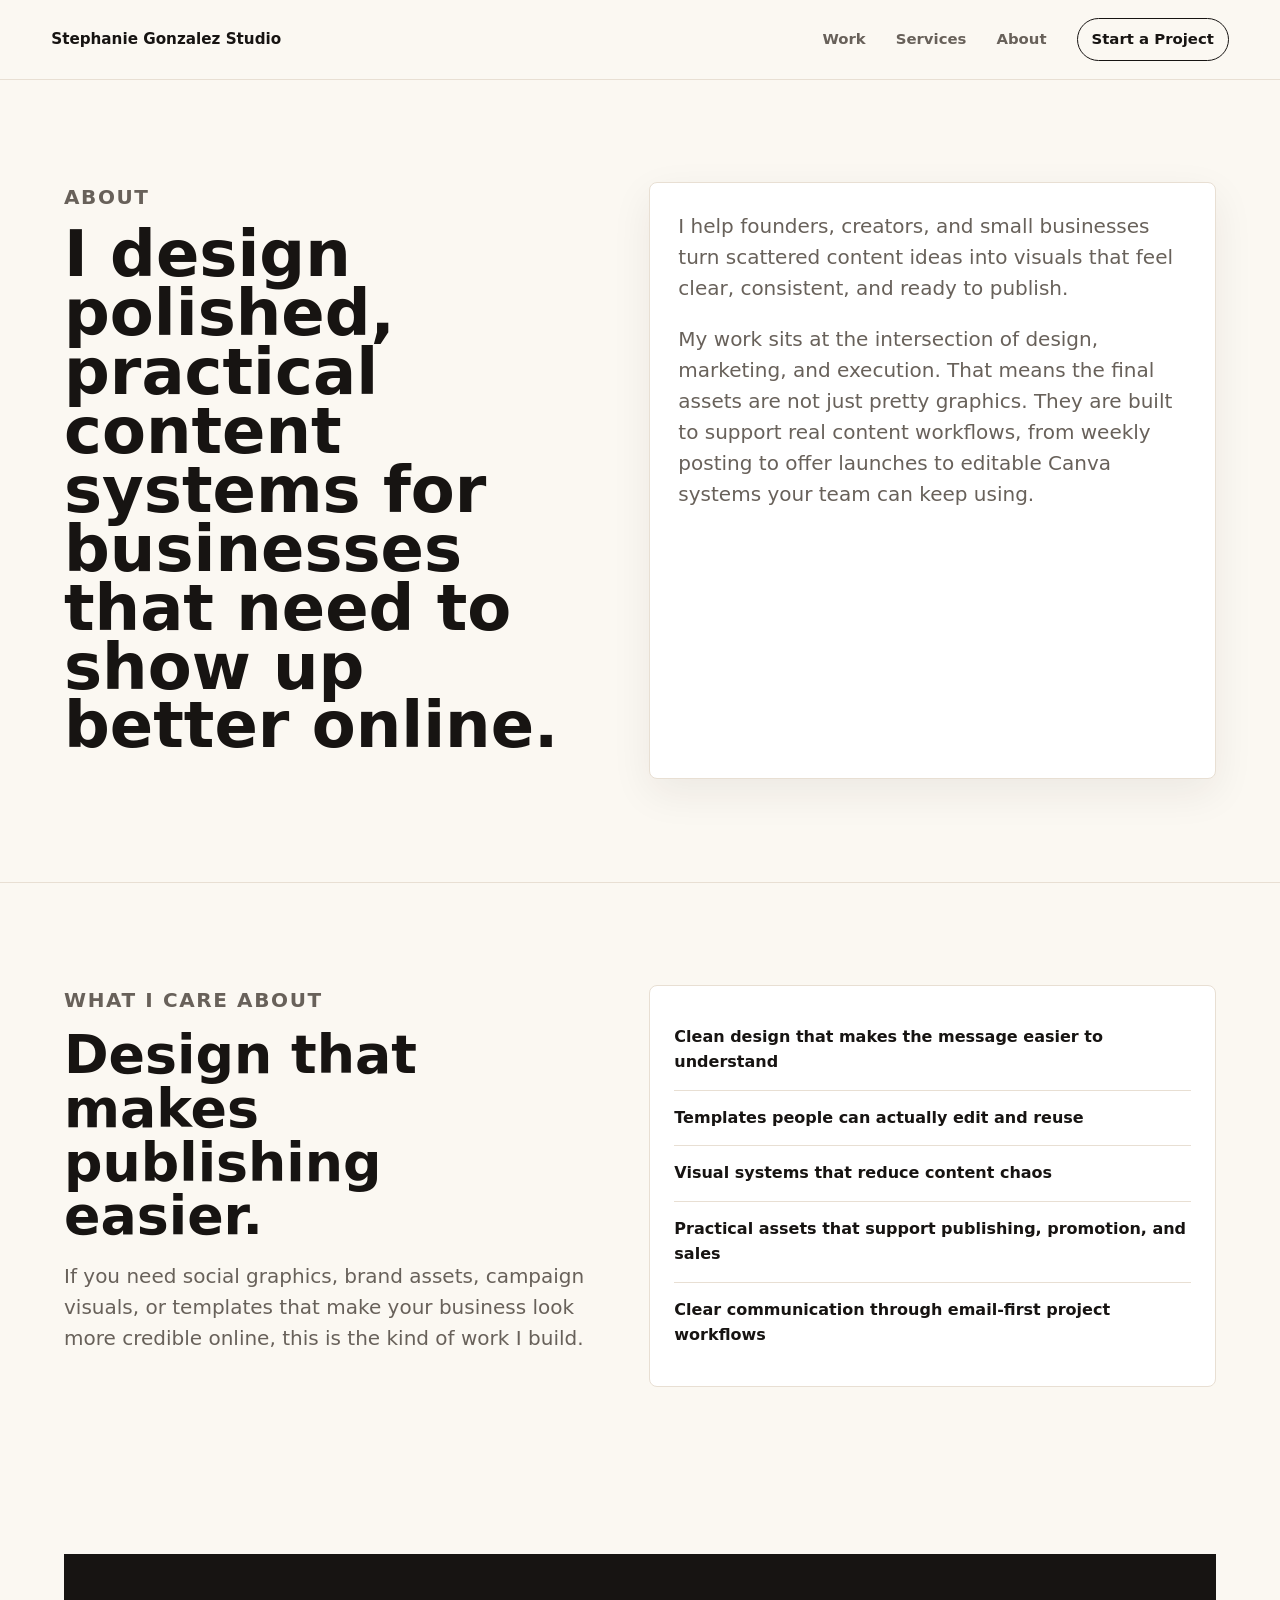
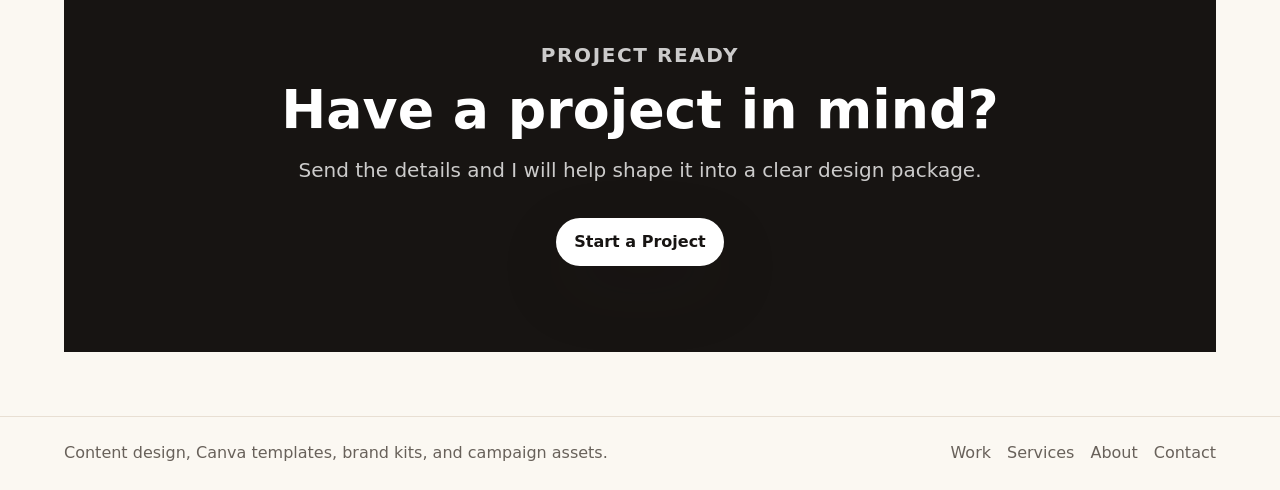
==== about.html @ 37374b11 "Build portfolio site" ====
<!doctype html>
<html lang="en">
  <head>
    <meta charset="utf-8" />
    <meta name="viewport" content="width=device-width, initial-scale=1" />
    <title>About | Stephanie Gonzalez Studio</title>
    <meta
      name="description"
      content="Practical content design for founders, creators, and small businesses that need polished, consistent visuals online."
    />
    <link rel="stylesheet" href="styles.css" />
  </head>
  <body>
    <header class="site-header">
      <a class="brand" href="index.html">Stephanie Gonzalez Studio</a>
      <nav class="nav" aria-label="Primary navigation">
        <a href="work.html">Work</a>
        <a href="services.html">Services</a>
        <a href="about.html">About</a>
        <a class="nav-cta" href="contact.html">Start a Project</a>
      </nav>
    </header>

    <main>
      <section class="page-hero split">
        <div>
          <p class="eyebrow">About</p>
          <h1>I design polished, practical content systems for businesses that need to show up better online.</h1>
        </div>
        <div class="about-panel">
          <p>
            I help founders, creators, and small businesses turn scattered
            content ideas into visuals that feel clear, consistent, and ready to
            publish.
          </p>
          <p>
            My work sits at the intersection of design, marketing, and execution.
            That means the final assets are not just pretty graphics. They are
            built to support real content workflows, from weekly posting to offer
            launches to editable Canva systems your team can keep using.
          </p>
        </div>
      </section>

      <section class="section proof-section">
        <div class="proof-copy">
          <p class="eyebrow">What I care about</p>
          <h2>Design that makes publishing easier.</h2>
          <p>
            If you need social graphics, brand assets, campaign visuals, or
            templates that make your business look more credible online, this is
            the kind of work I build.
          </p>
        </div>
        <ul class="proof-list">
          <li>Clean design that makes the message easier to understand</li>
          <li>Templates people can actually edit and reuse</li>
          <li>Visual systems that reduce content chaos</li>
          <li>Practical assets that support publishing, promotion, and sales</li>
          <li>Clear communication through email-first project workflows</li>
        </ul>
      </section>

      <section class="final-cta">
        <p class="eyebrow">Project ready</p>
        <h2>Have a project in mind?</h2>
        <p>Send the details and I will help shape it into a clear design package.</p>
        <a class="button button-primary" href="contact.html">Start a Project</a>
      </section>
    </main>

    <footer class="site-footer">
      <p>Content design, Canva templates, brand kits, and campaign assets.</p>
      <nav aria-label="Footer navigation">
        <a href="work.html">Work</a>
        <a href="services.html">Services</a>
        <a href="about.html">About</a>
        <a href="contact.html">Contact</a>
      </nav>
    </footer>
  </body>
</html>
---- styles.css ----
:root {
  --ink: #171412;
  --muted: #68615a;
  --line: #e8dfd3;
  --paper: #fbf8f2;
  --surface: #ffffff;
  --accent: #c3482f;
  --accent-dark: #8f2e20;
  --sage: #77846a;
  --blue: #42606f;
  --gold: #d3a14d;
  --radius: 8px;
  --shadow: 0 24px 70px rgba(39, 30, 22, 0.12);
}

* {
  box-sizing: border-box;
}

html {
  scroll-behavior: smooth;
}

body {
  margin: 0;
  background: var(--paper);
  color: var(--ink);
  font-family: Inter, ui-sans-serif, system-ui, -apple-system, BlinkMacSystemFont, "Segoe UI", sans-serif;
  line-height: 1.55;
}

a {
  color: inherit;
  text-decoration: none;
}

.site-header {
  align-items: center;
  background: rgba(251, 248, 242, 0.92);
  backdrop-filter: blur(14px);
  border-bottom: 1px solid var(--line);
  display: flex;
  justify-content: space-between;
  min-height: 74px;
  padding: 18px clamp(18px, 4vw, 56px);
  position: sticky;
  top: 0;
  z-index: 20;
}

.brand {
  font-size: 0.95rem;
  font-weight: 800;
  letter-spacing: 0;
}

.nav {
  align-items: center;
  display: flex;
  gap: clamp(14px, 2.4vw, 30px);
  font-size: 0.93rem;
  font-weight: 650;
}

.nav a {
  color: var(--muted);
}

.nav a:hover,
.nav .nav-cta {
  color: var(--ink);
}

.nav-cta {
  border: 1px solid var(--ink);
  border-radius: 999px;
  padding: 9px 14px;
}

.hero {
  display: grid;
  gap: clamp(32px, 5vw, 72px);
  grid-template-columns: minmax(0, 1.05fr) minmax(300px, 0.95fr);
  min-height: calc(100vh - 74px);
  padding: clamp(54px, 8vw, 106px) clamp(18px, 5vw, 76px) 42px;
}

.hero-copy,
.page-hero {
  align-self: center;
}

.eyebrow {
  color: var(--accent-dark);
  font-size: 0.78rem;
  font-weight: 850;
  letter-spacing: 0.08em;
  margin: 0 0 12px;
  text-transform: uppercase;
}

h1,
h2,
h3,
p {
  margin-top: 0;
}

h1 {
  font-size: clamp(3.1rem, 7.7vw, 7.4rem);
  letter-spacing: 0;
  line-height: 0.92;
  margin-bottom: 24px;
  max-width: 940px;
}

h2 {
  font-size: clamp(2rem, 4.2vw, 4.35rem);
  letter-spacing: 0;
  line-height: 1;
  margin-bottom: 18px;
}

h3 {
  font-size: 1.1rem;
  letter-spacing: 0;
  line-height: 1.2;
  margin-bottom: 10px;
}

.hero-text,
.page-hero p,
.section-copy,
.proof-copy p,
.final-cta p {
  color: var(--muted);
  font-size: clamp(1.03rem, 1.6vw, 1.25rem);
  max-width: 740px;
}

.button-row {
  display: flex;
  flex-wrap: wrap;
  gap: 12px;
  margin-top: 30px;
}

.button {
  align-items: center;
  border-radius: 999px;
  display: inline-flex;
  font-weight: 800;
  justify-content: center;
  min-height: 46px;
  padding: 12px 18px;
  transition: transform 160ms ease, box-shadow 160ms ease, background 160ms ease;
}

.button:hover {
  transform: translateY(-2px);
}

.button-primary {
  background: var(--ink);
  box-shadow: var(--shadow);
  color: white;
}

.button-secondary {
  border: 1px solid var(--ink);
  color: var(--ink);
}

.hero-board {
  align-self: center;
  background: #eee2d2;
  border: 1px solid #ddcfbd;
  border-radius: 22px;
  box-shadow: var(--shadow);
  display: grid;
  gap: 16px;
  grid-template-columns: 1fr 1fr;
  min-height: 520px;
  overflow: hidden;
  padding: 22px;
  position: relative;
}

.hero-board::before {
  background:
    radial-gradient(circle at 35% 22%, rgba(195, 72, 47, 0.18), transparent 34%),
    linear-gradient(135deg, rgba(66, 96, 111, 0.18), transparent 45%);
  content: "";
  inset: 0;
  position: absolute;
}

.board-card,
.board-strip {
  background: rgba(255, 255, 255, 0.82);
  border: 1px solid rgba(23, 20, 18, 0.08);
  border-radius: 8px;
  box-shadow: 0 16px 40px rgba(39, 30, 22, 0.12);
  display: flex;
  flex-direction: column;
  justify-content: space-between;
  min-height: 150px;
  padding: 18px;
  position: relative;
  z-index: 1;
}

.card-large {
  grid-row: span 2;
  min-height: 318px;
}

.card-accent {
  background: var(--accent);
  color: white;
}

.board-card span,
.board-card small {
  color: inherit;
  font-size: 0.78rem;
  font-weight: 800;
  opacity: 0.76;
  text-transform: uppercase;
}

.board-card strong {
  font-size: clamp(1.7rem, 4vw, 3.4rem);
  letter-spacing: 0;
  line-height: 0.95;
}

.board-strip {
  display: grid;
  gap: 10px;
  grid-column: 1 / -1;
  grid-template-columns: repeat(4, 1fr);
  min-height: 110px;
}

.board-strip i {
  background: linear-gradient(135deg, var(--blue), var(--gold));
  border-radius: 6px;
  display: block;
}

.section,
.page-hero,
.case-list,
.contact-layout {
  padding: clamp(58px, 8vw, 112px) clamp(18px, 5vw, 76px);
}

.section {
  border-top: 1px solid var(--line);
}

.section-muted {
  background: #f2eadf;
}

.intro-section,
.proof-section,
.page-hero.split,
.contact-layout {
  display: grid;
  gap: clamp(24px, 5vw, 72px);
  grid-template-columns: minmax(0, 0.92fr) minmax(320px, 1fr);
}

.section-heading {
  margin-bottom: 30px;
  max-width: 900px;
}

.section-copy p {
  margin-bottom: 18px;
}

.work-grid,
.service-grid {
  display: grid;
  gap: 18px;
  grid-template-columns: repeat(3, minmax(0, 1fr));
}

.work-card,
.service-card,
.package-card,
.about-panel,
.contact-note {
  background: var(--surface);
  border: 1px solid var(--line);
  border-radius: var(--radius);
  box-shadow: 0 14px 42px rgba(39, 30, 22, 0.07);
}

.work-card {
  display: flex;
  flex-direction: column;
  min-height: 420px;
  overflow: hidden;
}

.work-card h3,
.work-card p,
.service-card h3,
.service-card p {
  padding-left: 20px;
  padding-right: 20px;
}

.work-card h3 {
  margin-top: 22px;
}

.work-card p,
.service-card p,
.package-card p,
.about-panel,
.contact-note,
.case-copy p,
.case-copy li {
  color: var(--muted);
}

.work-art {
  aspect-ratio: 1.25 / 1;
  border-bottom: 1px solid var(--line);
  position: relative;
}

.art-one {
  background:
    linear-gradient(90deg, transparent 58%, rgba(255, 255, 255, 0.5) 58%),
    linear-gradient(135deg, #c3482f, #d3a14d);
}

.art-two {
  background:
    radial-gradient(circle at 25% 30%, #ffffff 0 8%, transparent 9%),
    linear-gradient(135deg, #42606f, #d8cab8);
}

.art-three {
  background:
    linear-gradient(140deg, rgba(23, 20, 18, 0.18), transparent),
    linear-gradient(135deg, #77846a, #c3482f);
}

.centered-action {
  margin-top: 28px;
  text-align: center;
}

.service-card {
  min-height: 230px;
  padding: 26px 0;
}

.proof-list {
  background: var(--surface);
  border: 1px solid var(--line);
  border-radius: var(--radius);
  list-style: none;
  margin: 0;
  padding: 24px;
}

.proof-list li {
  border-bottom: 1px solid var(--line);
  font-weight: 750;
  padding: 15px 0;
}

.proof-list li:last-child {
  border-bottom: 0;
}

.final-cta {
  background: var(--ink);
  color: white;
  margin: clamp(18px, 5vw, 76px);
  padding: clamp(44px, 7vw, 86px);
  text-align: center;
}

.final-cta .eyebrow,
.final-cta p {
  color: rgba(255, 255, 255, 0.78);
  margin-left: auto;
  margin-right: auto;
}

.final-cta .button-primary {
  background: white;
  color: var(--ink);
  margin-top: 12px;
}

.standalone {
  margin-top: 80px;
}

.page-hero.compact {
  max-width: 980px;
}

.page-hero.compact h1 {
  font-size: clamp(2.8rem, 6vw, 5.9rem);
}

.page-hero.split h1 {
  font-size: clamp(2.4rem, 5vw, 5rem);
}

.about-panel,
.contact-note {
  padding: 28px;
}

.package-section {
  display: grid;
  gap: 18px;
  grid-template-columns: repeat(2, minmax(0, 1fr));
}

.package-card {
  display: flex;
  flex-direction: column;
  gap: 24px;
  justify-content: space-between;
  min-height: 470px;
  padding: 28px;
}

.package-card.featured {
  background: #fff7ea;
  border-color: #d4b274;
}

.package-card ul,
.contact-note ul,
.case-copy ul {
  margin: 0;
  padding-left: 20px;
}

.case-list {
  display: grid;
  gap: 26px;
}

.case-study {
  background: var(--surface);
  border: 1px solid var(--line);
  border-radius: var(--radius);
  display: grid;
  gap: 0;
  grid-template-columns: minmax(280px, 0.8fr) minmax(0, 1.2fr);
  overflow: hidden;
}

.case-visual {
  min-height: 520px;
  position: relative;
}

.case-visual span {
  background: rgba(255, 255, 255, 0.74);
  border: 1px solid rgba(23, 20, 18, 0.12);
  border-radius: 8px;
  box-shadow: 0 16px 38px rgba(39, 30, 22, 0.18);
  display: block;
  position: absolute;
}

.visual-social {
  background: linear-gradient(135deg, #c3482f, #e2b560);
}

.visual-brand {
  background: linear-gradient(135deg, #42606f, #b8c0ae);
}

.visual-launch {
  background: linear-gradient(135deg, #171412, #c3482f);
}

.visual-template {
  background: linear-gradient(135deg, #d8cab8, #77846a);
}

.visual-ad {
  background: linear-gradient(135deg, #f3efe7, #42606f);
}

.visual-founder {
  background: linear-gradient(135deg, #d3a14d, #171412);
}

.case-visual span:nth-child(1) {
  height: 42%;
  left: 12%;
  top: 12%;
  width: 42%;
}

.case-visual span:nth-child(2) {
  height: 30%;
  right: 10%;
  top: 20%;
  width: 30%;
}

.case-visual span:nth-child(3) {
  bottom: 12%;
  height: 34%;
  left: 24%;
  width: 56%;
}

.case-visual span:nth-child(4) {
  bottom: 22%;
  height: 20%;
  right: 14%;
  width: 22%;
}

.case-copy {
  padding: clamp(28px, 5vw, 58px);
}

.case-copy h2 {
  font-size: clamp(2rem, 4vw, 4rem);
}

.case-copy h3 {
  margin-top: 24px;
}

.outcome {
  background: #f8f0e5;
  border-left: 4px solid var(--accent);
  margin-top: 24px;
  padding: 16px;
}

.contact-layout {
  align-items: start;
  padding-top: 10px;
}

.contact-form {
  background: var(--surface);
  border: 1px solid var(--line);
  border-radius: var(--radius);
  display: grid;
  gap: 18px;
  grid-template-columns: repeat(2, minmax(0, 1fr));
  padding: clamp(22px, 4vw, 38px);
}

label {
  color: var(--ink);
  display: grid;
  font-size: 0.92rem;
  font-weight: 800;
  gap: 8px;
}

.full {
  grid-column: 1 / -1;
}

input,
select,
textarea {
  background: #fcfaf6;
  border: 1px solid var(--line);
  border-radius: 8px;
  color: var(--ink);
  font: inherit;
  min-height: 46px;
  padding: 12px 13px;
  width: 100%;
}

textarea {
  resize: vertical;
}

.contact-form button {
  border: 0;
  cursor: pointer;
  grid-column: 1 / -1;
  justify-self: start;
}

.site-footer {
  align-items: center;
  border-top: 1px solid var(--line);
  color: var(--muted);
  display: flex;
  gap: 18px;
  justify-content: space-between;
  padding: 24px clamp(18px, 5vw, 76px);
}

.site-footer p {
  margin: 0;
}

.site-footer nav {
  display: flex;
  flex-wrap: wrap;
  gap: 16px;
}

@media (max-width: 920px) {
  .hero,
  .intro-section,
  .proof-section,
  .page-hero.split,
  .contact-layout,
  .case-study {
    grid-template-columns: 1fr;
  }

  .hero {
    min-height: auto;
  }

  .hero-board {
    min-height: 420px;
  }

  .work-grid,
  .service-grid,
  .package-section {
    grid-template-columns: 1fr;
  }

  .case-visual {
    min-height: 360px;
  }
}

@media (max-width: 680px) {
  .site-header {
    align-items: flex-start;
    flex-direction: column;
    gap: 14px;
  }

  .nav {
    flex-wrap: wrap;
    gap: 12px;
  }

  h1 {
    font-size: clamp(2.6rem, 18vw, 4.6rem);
  }

  .hero-board {
    grid-template-columns: 1fr;
  }

  .card-large,
  .board-strip {
    grid-column: auto;
    grid-row: auto;
  }

  .board-strip {
    grid-template-columns: repeat(2, 1fr);
  }

  .contact-form {
    grid-template-columns: 1fr;
  }

  .site-footer {
    align-items: flex-start;
    flex-direction: column;
  }

  .final-cta {
    margin-left: 18px;
    margin-right: 18px;
  }
}
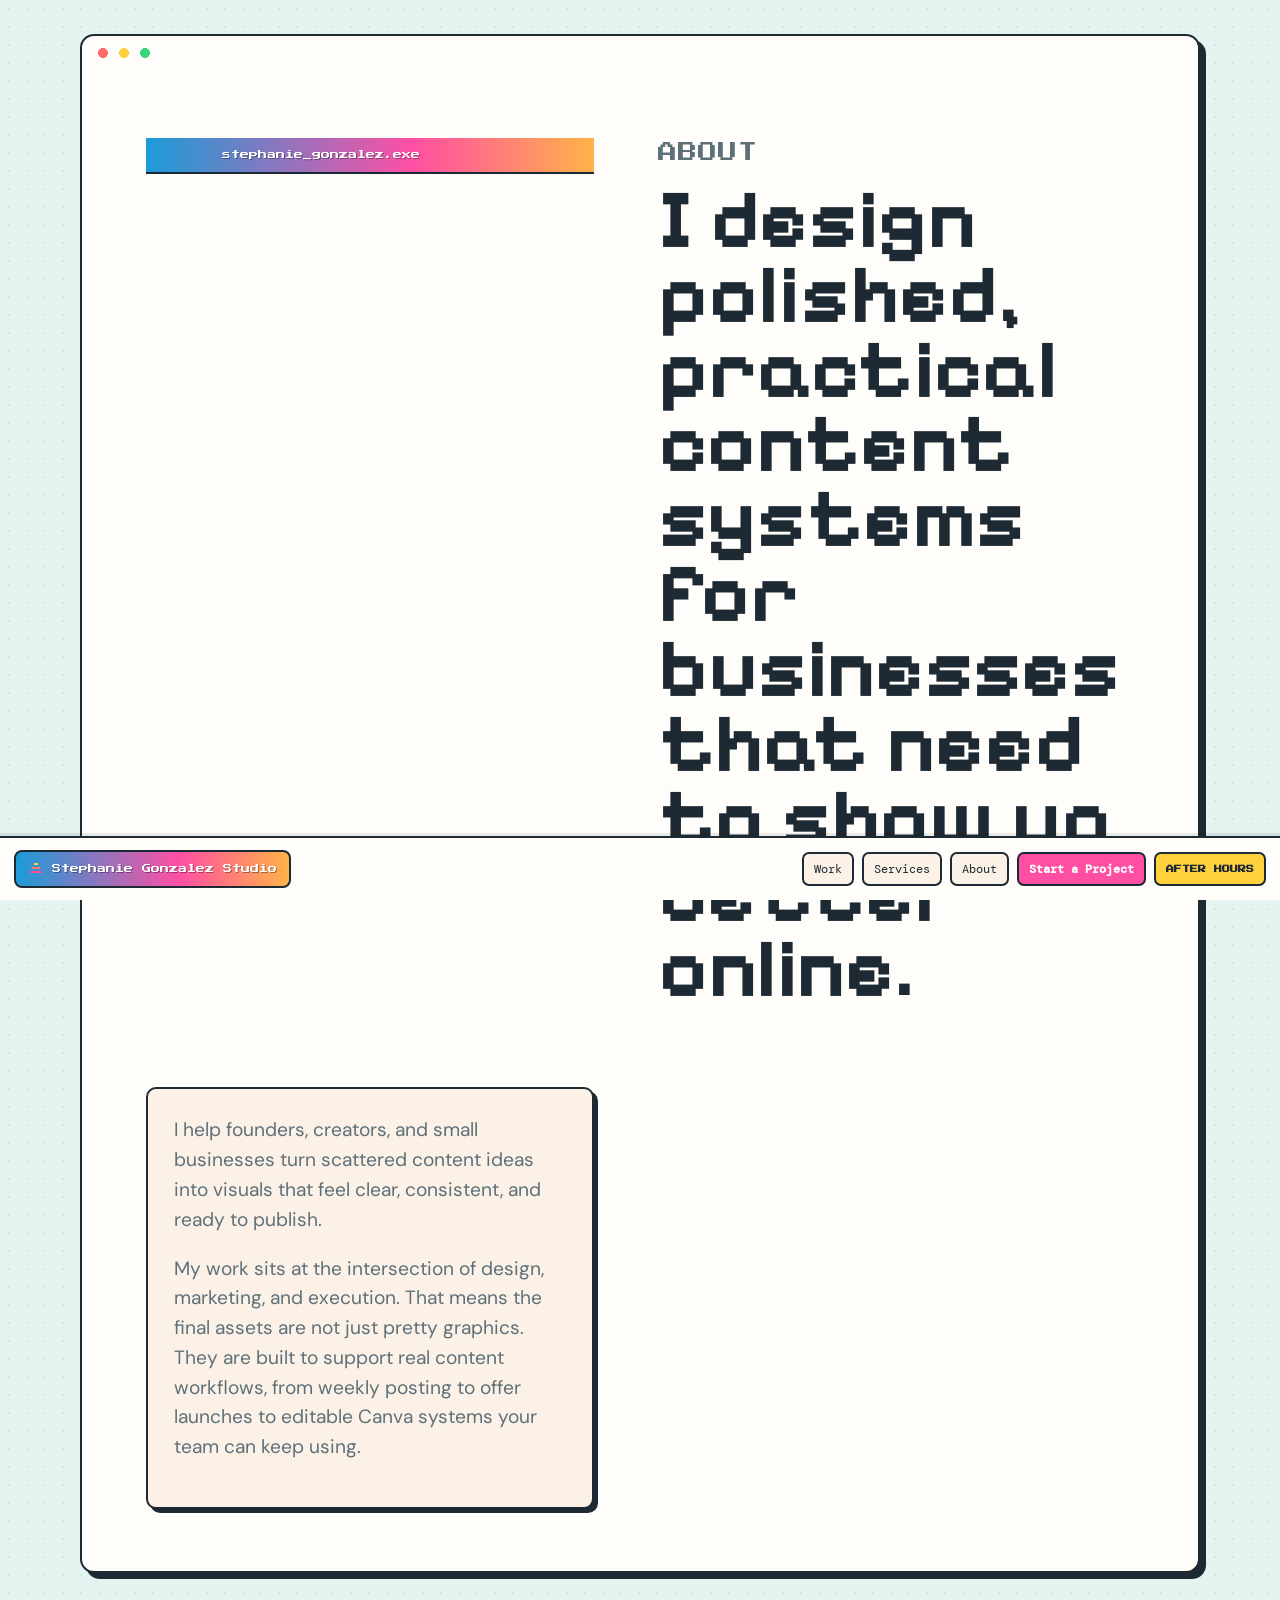
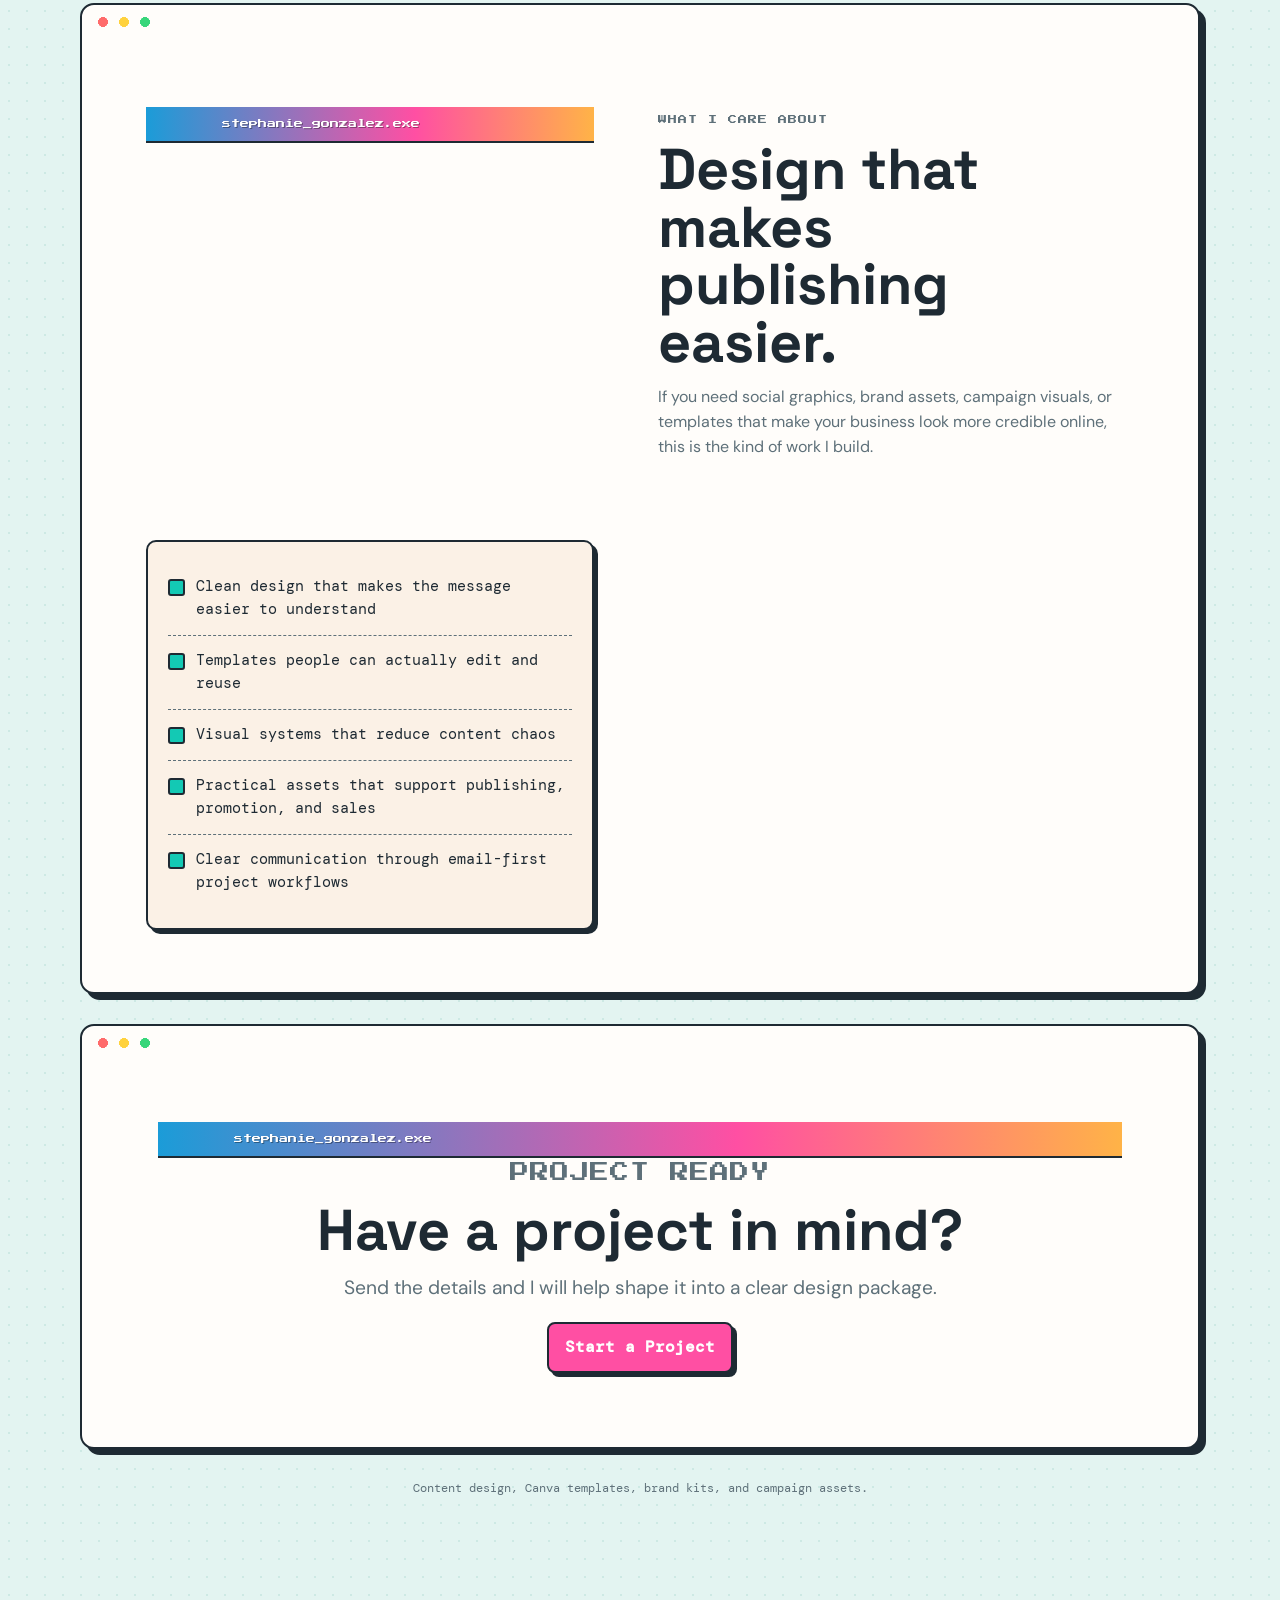
==== commit 90181162: "Apply Miami desktop art direction" ====
--- a/about.html
+++ b/about.html
@@ -8,6 +8,9 @@
       name="description"
       content="Practical content design for founders, creators, and small businesses that need polished, consistent visuals online."
     />
+    <link rel="preconnect" href="https://fonts.googleapis.com" />
+    <link rel="preconnect" href="https://fonts.gstatic.com" crossorigin />
+    <link href="https://fonts.googleapis.com/css2?family=DM+Mono:wght@400;500&family=DM+Sans:wght@400;500;700&family=Pixelify+Sans:wght@400..700&family=Press+Start+2P&family=Space+Grotesk:wght@400;500;600;700&display=swap" rel="stylesheet" />
     <link rel="stylesheet" href="styles.css" />
   </head>
   <body>
@@ -18,6 +21,7 @@
         <a href="services.html">Services</a>
         <a href="about.html">About</a>
         <a class="nav-cta" href="contact.html">Start a Project</a>
+        <button class="theme-toggle" type="button" aria-pressed="false">After Hours</button>
       </nav>
     </header>
 
@@ -78,5 +82,6 @@
         <a href="contact.html">Contact</a>
       </nav>
     </footer>
+  <script src="script.js"></script>
   </body>
 </html>
--- a/styles.css
+++ b/styles.css
@@ -1,16 +1,44 @@
 :root {
-  --ink: #171412;
-  --muted: #68615a;
-  --line: #e8dfd3;
-  --paper: #fbf8f2;
-  --surface: #ffffff;
-  --accent: #c3482f;
-  --accent-dark: #8f2e20;
-  --sage: #77846a;
-  --blue: #42606f;
-  --gold: #d3a14d;
-  --radius: 8px;
-  --shadow: 0 24px 70px rgba(39, 30, 22, 0.12);
+  --wallpaper: #e3f4f1;
+  --wallpaper-2: #cde9e4;
+  --panel: #fffdfa;
+  --panel-2: #fbf1e6;
+  --edge: #1e2a33;
+  --ink: #1e2a33;
+  --ink-soft: #5e7079;
+  --pink: #ff4fa3;
+  --pink-deep: #e0247f;
+  --blue: #1b9cd8;
+  --cyan: #13c9b4;
+  --lemon: #ffd23d;
+  --palm: #23a06b;
+  --coral: #ff7e5f;
+  --ocean: #5bd0e6;
+  --sand: #f6e2c0;
+  --titlebar: linear-gradient(90deg, #1b9cd8 0%, #ff4fa3 60%, #ffb347 100%);
+  --shadow: 6px 6px 0 var(--edge);
+  --radius: 14px;
+}
+
+[data-theme="dark"] {
+  --wallpaper: #0b1226;
+  --wallpaper-2: #141d3c;
+  --panel: #13203a;
+  --panel-2: #1b2a48;
+  --edge: #060a14;
+  --ink: #eaf6ff;
+  --ink-soft: #9fb6c9;
+  --pink: #ff5cb0;
+  --pink-deep: #ff8ac9;
+  --blue: #49c8ff;
+  --cyan: #2bf0d8;
+  --lemon: #ffe36b;
+  --palm: #2be08c;
+  --coral: #ff8a6b;
+  --ocean: #176c9e;
+  --sand: #2a2440;
+  --titlebar: linear-gradient(90deg, #0e4fa8 0%, #7b2bd6 55%, #ff5cb0 100%);
+  --shadow: 6px 6px 0 #000;
 }
 
 * {
@@ -22,11 +50,15 @@
 }
 
 body {
+  background:
+    radial-gradient(var(--wallpaper-2) 1.4px, transparent 1.4px) 0 0 / 18px 18px,
+    var(--wallpaper);
+  color: var(--ink);
+  font-family: "DM Sans", system-ui, sans-serif;
+  line-height: 1.55;
   margin: 0;
-  background: var(--paper);
-  color: var(--ink);
-  font-family: Inter, ui-sans-serif, system-ui, -apple-system, BlinkMacSystemFont, "Segoe UI", sans-serif;
-  line-height: 1.55;
+  padding: 34px 18px 110px;
+  transition: background-color 250ms ease, color 250ms ease;
 }
 
 a {
@@ -36,66 +68,171 @@
 
 .site-header {
   align-items: center;
-  background: rgba(251, 248, 242, 0.92);
-  backdrop-filter: blur(14px);
-  border-bottom: 1px solid var(--line);
+  background: var(--panel);
+  border-top: 2.5px solid var(--edge);
+  bottom: 0;
+  box-shadow: 0 -3px 0 rgba(0, 0, 0, 0.08);
   display: flex;
+  gap: 12px;
   justify-content: space-between;
-  min-height: 74px;
-  padding: 18px clamp(18px, 4vw, 56px);
-  position: sticky;
-  top: 0;
-  z-index: 20;
+  left: 0;
+  min-height: 64px;
+  padding: 8px 14px;
+  position: fixed;
+  right: 0;
+  z-index: 50;
 }
 
 .brand {
-  font-size: 0.95rem;
-  font-weight: 800;
-  letter-spacing: 0;
+  align-items: center;
+  background: var(--titlebar);
+  border: 2px solid var(--edge);
+  border-radius: 8px;
+  color: #fff;
+  display: inline-flex;
+  font-family: "Press Start 2P", monospace;
+  font-size: 9px;
+  gap: 8px;
+  min-height: 38px;
+  padding: 8px 12px;
+  text-shadow: 1px 1px 0 rgba(0, 0, 0, 0.35);
+}
+
+.brand::before {
+  content: "";
+  background:
+    linear-gradient(var(--lemon) 0 0) 6px 2px / 4px 2px no-repeat,
+    linear-gradient(var(--coral) 0 0) 4px 6px / 8px 2px no-repeat,
+    linear-gradient(var(--pink) 0 0) 2px 10px / 12px 2px no-repeat;
+  display: inline-block;
+  height: 16px;
+  width: 16px;
 }
 
 .nav {
   align-items: center;
   display: flex;
-  gap: clamp(14px, 2.4vw, 30px);
-  font-size: 0.93rem;
-  font-weight: 650;
-}
-
-.nav a {
-  color: var(--muted);
-}
-
-.nav a:hover,
-.nav .nav-cta {
+  flex-wrap: wrap;
+  gap: 8px;
+  justify-content: flex-end;
+}
+
+.nav a,
+.theme-toggle {
+  background: var(--panel-2);
+  border: 2px solid var(--edge);
+  border-radius: 7px;
   color: var(--ink);
-}
-
-.nav-cta {
-  border: 1px solid var(--ink);
-  border-radius: 999px;
-  padding: 9px 14px;
+  font-family: "DM Mono", monospace;
+  font-size: 12px;
+  min-height: 34px;
+  padding: 6px 10px;
+}
+
+.nav .nav-cta,
+.theme-toggle {
+  background: var(--pink);
+  color: #fff;
+  cursor: pointer;
+  font-weight: 700;
+}
+
+.theme-toggle {
+  background: var(--lemon);
+  color: var(--edge);
+  font-family: "Press Start 2P", monospace;
+  font-size: 8px;
+  text-transform: uppercase;
+}
+
+[data-theme="dark"] .theme-toggle {
+  background: var(--cyan);
+}
+
+.hero,
+.section,
+.page-hero,
+.case-study,
+.contact-layout,
+.final-cta {
+  background: var(--panel);
+  border: 2.5px solid var(--edge);
+  border-radius: var(--radius);
+  box-shadow: var(--shadow);
+  margin: 0 auto 30px;
+  max-width: 1120px;
+  overflow: hidden;
+  position: relative;
+}
+
+.hero::before,
+.section::before,
+.page-hero::before,
+.case-study::before,
+.contact-layout::before,
+.final-cta::before {
+  align-items: center;
+  background: var(--titlebar);
+  border-bottom: 2.5px solid var(--edge);
+  color: #fff;
+  content: "stephanie_gonzalez.exe";
+  display: flex;
+  font-family: "Press Start 2P", monospace;
+  font-size: 9px;
+  height: 34px;
+  letter-spacing: 0;
+  padding-left: 76px;
+  text-shadow: 1px 1px 0 rgba(0, 0, 0, 0.35);
+}
+
+.hero::after,
+.section::after,
+.page-hero::after,
+.case-study::after,
+.contact-layout::after,
+.final-cta::after {
+  background:
+    radial-gradient(circle, #ff6b6b 0 48%, transparent 52%) 0 0 / 14px 14px no-repeat,
+    radial-gradient(circle, #ffd23d 0 48%, transparent 52%) 21px 0 / 14px 14px no-repeat,
+    radial-gradient(circle, #37d67a 0 48%, transparent 52%) 42px 0 / 14px 14px no-repeat;
+  content: "";
+  height: 14px;
+  left: 14px;
+  position: absolute;
+  top: 10px;
+  width: 58px;
+  z-index: 2;
 }
 
 .hero {
   display: grid;
-  gap: clamp(32px, 5vw, 72px);
-  grid-template-columns: minmax(0, 1.05fr) minmax(300px, 0.95fr);
-  min-height: calc(100vh - 74px);
-  padding: clamp(54px, 8vw, 106px) clamp(18px, 5vw, 76px) 42px;
+  gap: clamp(28px, 5vw, 60px);
+  grid-template-columns: minmax(0, 1fr) minmax(280px, 0.86fr);
+  min-height: auto;
 }
 
 .hero-copy,
-.page-hero {
+.section > *,
+.page-hero > *,
+.final-cta > *,
+.contact-layout > * {
+  position: relative;
+  z-index: 1;
+}
+
+.hero-copy {
   align-self: center;
+  padding: clamp(34px, 6vw, 74px);
+  padding-top: clamp(54px, 7vw, 88px);
 }
 
 .eyebrow {
-  color: var(--accent-dark);
-  font-size: 0.78rem;
-  font-weight: 850;
-  letter-spacing: 0.08em;
-  margin: 0 0 12px;
+  color: var(--pink-deep);
+  display: inline-block;
+  font-family: "Press Start 2P", monospace;
+  font-size: 9px;
+  letter-spacing: 1px;
+  margin: 0 0 14px;
   text-transform: uppercase;
 }
 
@@ -107,161 +244,238 @@
 }
 
 h1 {
-  font-size: clamp(3.1rem, 7.7vw, 7.4rem);
+  color: var(--ink);
+  font-family: "Pixelify Sans", sans-serif;
+  font-size: clamp(3rem, 8vw, 7rem);
+  font-weight: 700;
   letter-spacing: 0;
-  line-height: 0.92;
-  margin-bottom: 24px;
-  max-width: 940px;
+  line-height: 0.9;
+  margin-bottom: 18px;
+  max-width: 960px;
 }
 
 h2 {
-  font-size: clamp(2rem, 4.2vw, 4.35rem);
+  font-family: "Space Grotesk", sans-serif;
+  font-size: clamp(2rem, 4.5vw, 4.2rem);
+  font-weight: 700;
   letter-spacing: 0;
   line-height: 1;
-  margin-bottom: 18px;
+  margin-bottom: 14px;
 }
 
 h3 {
-  font-size: 1.1rem;
+  font-family: "Space Grotesk", sans-serif;
+  font-size: 1.05rem;
+  font-weight: 700;
   letter-spacing: 0;
   line-height: 1.2;
   margin-bottom: 10px;
+}
+
+p {
+  max-width: 68ch;
 }
 
 .hero-text,
 .page-hero p,
 .section-copy,
 .proof-copy p,
+.final-cta p,
+.case-copy p,
+.case-copy li,
+.package-card p,
+.package-card li,
+.contact-note,
+.about-panel {
+  color: var(--ink-soft);
+}
+
+.hero-text,
+.page-hero p,
+.section-copy,
 .final-cta p {
-  color: var(--muted);
-  font-size: clamp(1.03rem, 1.6vw, 1.25rem);
-  max-width: 740px;
+  font-size: clamp(1.04rem, 1.5vw, 1.24rem);
 }
 
 .button-row {
   display: flex;
   flex-wrap: wrap;
   gap: 12px;
-  margin-top: 30px;
+  margin-top: 28px;
 }
 
 .button {
   align-items: center;
-  border-radius: 999px;
+  border: 2px solid var(--edge);
+  border-radius: 8px;
+  box-shadow: 4px 4px 0 var(--edge);
   display: inline-flex;
-  font-weight: 800;
+  font-family: "DM Mono", monospace;
+  font-weight: 700;
   justify-content: center;
   min-height: 46px;
-  padding: 12px 18px;
-  transition: transform 160ms ease, box-shadow 160ms ease, background 160ms ease;
+  padding: 11px 16px;
+  transition: transform 120ms ease, box-shadow 120ms ease;
 }
 
 .button:hover {
-  transform: translateY(-2px);
+  box-shadow: 2px 2px 0 var(--edge);
+  transform: translate(2px, 2px);
 }
 
 .button-primary {
+  background: var(--pink);
+  color: #fff;
+}
+
+.button-secondary {
+  background: var(--panel-2);
+  color: var(--ink);
+}
+
+.marquee {
   background: var(--ink);
+  border: 2.5px solid var(--edge);
+  border-radius: 10px;
   box-shadow: var(--shadow);
-  color: white;
-}
-
-.button-secondary {
-  border: 1px solid var(--ink);
-  color: var(--ink);
+  margin: 0 auto 30px;
+  max-width: 1120px;
+  overflow: hidden;
+}
+
+.marquee .track {
+  animation: scroll 26s linear infinite;
+  display: inline-block;
+  font-family: "Press Start 2P", monospace;
+  font-size: 10px;
+  letter-spacing: 1px;
+  padding: 9px 0;
+  white-space: nowrap;
+}
+
+.marquee span {
+  color: var(--lemon);
+  padding: 0 22px;
+}
+
+@keyframes scroll {
+  from {
+    transform: translateX(0);
+  }
+
+  to {
+    transform: translateX(-50%);
+  }
 }
 
 .hero-board {
-  align-self: center;
-  background: #eee2d2;
-  border: 1px solid #ddcfbd;
-  border-radius: 22px;
-  box-shadow: var(--shadow);
+  align-self: stretch;
+  background:
+    linear-gradient(180deg, #bfeaf2 0%, #ffe3c2 58%, var(--sand) 58% 100%);
+  border-left: 2.5px solid var(--edge);
   display: grid;
-  gap: 16px;
-  grid-template-columns: 1fr 1fr;
-  min-height: 520px;
-  overflow: hidden;
-  padding: 22px;
+  gap: 14px;
+  grid-template-columns: repeat(2, minmax(0, 1fr));
+  min-height: 540px;
+  padding: clamp(60px, 8vw, 96px) 22px 22px;
   position: relative;
+}
+
+[data-theme="dark"] .hero-board {
+  background:
+    linear-gradient(180deg, #161b40 0%, #3a1c5a 58%, var(--sand) 58% 100%);
 }
 
 .hero-board::before {
   background:
-    radial-gradient(circle at 35% 22%, rgba(195, 72, 47, 0.18), transparent 34%),
-    linear-gradient(135deg, rgba(66, 96, 111, 0.18), transparent 45%);
+    linear-gradient(var(--lemon) 0 0) 18% 20% / 60px 8px no-repeat,
+    linear-gradient(var(--coral) 0 0) 16% 24% / 84px 8px no-repeat,
+    linear-gradient(var(--pink) 0 0) 20% 28% / 54px 8px no-repeat,
+    linear-gradient(var(--ocean) 0 0) 0 58% / 100% 34px no-repeat,
+    linear-gradient(rgba(255, 255, 255, 0.55) 0 0) 0 58% / 100% 4px no-repeat;
   content: "";
   inset: 0;
   position: absolute;
 }
 
+.hero-board::after {
+  background:
+    linear-gradient(var(--palm) 0 0) 21px 18px / 55px 9px no-repeat,
+    linear-gradient(var(--palm) 0 0) 7px 28px / 84px 9px no-repeat,
+    linear-gradient(var(--palm) 0 0) 0 39px / 43px 9px no-repeat,
+    linear-gradient(var(--palm) 0 0) 54px 39px / 52px 9px no-repeat,
+    linear-gradient(#9b6a33 0 0) 48px 52px / 11px 122px no-repeat;
+  bottom: 18px;
+  content: "";
+  height: 180px;
+  left: 24px;
+  position: absolute;
+  width: 120px;
+}
+
 .board-card,
 .board-strip {
-  background: rgba(255, 255, 255, 0.82);
-  border: 1px solid rgba(23, 20, 18, 0.08);
-  border-radius: 8px;
-  box-shadow: 0 16px 40px rgba(39, 30, 22, 0.12);
+  background: rgba(255, 253, 250, 0.88);
+  border: 2px solid var(--edge);
+  border-radius: 10px;
+  box-shadow: 4px 4px 0 var(--edge);
   display: flex;
   flex-direction: column;
   justify-content: space-between;
-  min-height: 150px;
-  padding: 18px;
+  min-height: 132px;
+  padding: 16px;
   position: relative;
   z-index: 1;
 }
 
+[data-theme="dark"] .board-card,
+[data-theme="dark"] .board-strip {
+  background: rgba(19, 32, 58, 0.9);
+}
+
 .card-large {
   grid-row: span 2;
-  min-height: 318px;
+  min-height: 296px;
 }
 
 .card-accent {
-  background: var(--accent);
-  color: white;
+  background: var(--pink);
+  color: #fff;
 }
 
 .board-card span,
 .board-card small {
-  color: inherit;
-  font-size: 0.78rem;
-  font-weight: 800;
-  opacity: 0.76;
+  font-family: "Press Start 2P", monospace;
+  font-size: 8px;
+  opacity: 0.82;
   text-transform: uppercase;
 }
 
 .board-card strong {
-  font-size: clamp(1.7rem, 4vw, 3.4rem);
+  font-family: "Pixelify Sans", sans-serif;
+  font-size: clamp(1.8rem, 4vw, 3.4rem);
   letter-spacing: 0;
-  line-height: 0.95;
+  line-height: 0.92;
 }
 
 .board-strip {
   display: grid;
-  gap: 10px;
+  gap: 8px;
   grid-column: 1 / -1;
   grid-template-columns: repeat(4, 1fr);
-  min-height: 110px;
+  min-height: 86px;
 }
 
 .board-strip i {
-  background: linear-gradient(135deg, var(--blue), var(--gold));
-  border-radius: 6px;
-  display: block;
+  background: linear-gradient(135deg, var(--blue), var(--pink));
+  border: 2px solid var(--edge);
+  border-radius: 5px;
 }
 
 .section,
 .page-hero,
-.case-list,
 .contact-layout {
-  padding: clamp(58px, 8vw, 112px) clamp(18px, 5vw, 76px);
-}
-
-.section {
-  border-top: 1px solid var(--line);
-}
-
-.section-muted {
-  background: #f2eadf;
+  padding: clamp(54px, 8vw, 102px) clamp(22px, 5vw, 68px) clamp(30px, 5vw, 62px);
 }
 
 .intro-section,
@@ -269,17 +483,13 @@
 .page-hero.split,
 .contact-layout {
   display: grid;
-  gap: clamp(24px, 5vw, 72px);
-  grid-template-columns: minmax(0, 0.92fr) minmax(320px, 1fr);
+  gap: clamp(24px, 5vw, 66px);
+  grid-template-columns: minmax(0, 0.94fr) minmax(300px, 1fr);
 }
 
 .section-heading {
-  margin-bottom: 30px;
+  margin-bottom: 28px;
   max-width: 900px;
-}
-
-.section-copy p {
-  margin-bottom: 18px;
 }
 
 .work-grid,
@@ -293,17 +503,18 @@
 .service-card,
 .package-card,
 .about-panel,
-.contact-note {
-  background: var(--surface);
-  border: 1px solid var(--line);
-  border-radius: var(--radius);
-  box-shadow: 0 14px 42px rgba(39, 30, 22, 0.07);
+.contact-note,
+.contact-form {
+  background: var(--panel-2);
+  border: 2px solid var(--edge);
+  border-radius: 10px;
+  box-shadow: 4px 4px 0 var(--edge);
 }
 
 .work-card {
   display: flex;
   flex-direction: column;
-  min-height: 420px;
+  min-height: 400px;
   overflow: hidden;
 }
 
@@ -311,71 +522,81 @@
 .work-card p,
 .service-card h3,
 .service-card p {
-  padding-left: 20px;
-  padding-right: 20px;
+  padding-left: 18px;
+  padding-right: 18px;
 }
 
 .work-card h3 {
-  margin-top: 22px;
-}
-
-.work-card p,
-.service-card p,
-.package-card p,
-.about-panel,
-.contact-note,
-.case-copy p,
-.case-copy li {
-  color: var(--muted);
+  margin-top: 20px;
 }
 
 .work-art {
-  aspect-ratio: 1.25 / 1;
-  border-bottom: 1px solid var(--line);
+  aspect-ratio: 1.2 / 1;
+  border-bottom: 2px solid var(--edge);
   position: relative;
 }
 
+.work-art::after {
+  background:
+    linear-gradient(#fff 0 0) 12% 18% / 70% 10px no-repeat,
+    linear-gradient(#fff 0 0) 12% 34% / 50% 8px no-repeat,
+    linear-gradient(rgba(255, 255, 255, 0.7) 0 0) 12% 72% / 34% 28px no-repeat;
+  content: "";
+  inset: 0;
+  position: absolute;
+}
+
 .art-one {
-  background:
-    linear-gradient(90deg, transparent 58%, rgba(255, 255, 255, 0.5) 58%),
-    linear-gradient(135deg, #c3482f, #d3a14d);
+  background: linear-gradient(135deg, var(--pink), var(--lemon));
 }
 
 .art-two {
-  background:
-    radial-gradient(circle at 25% 30%, #ffffff 0 8%, transparent 9%),
-    linear-gradient(135deg, #42606f, #d8cab8);
+  background: linear-gradient(135deg, var(--blue), var(--cyan));
 }
 
 .art-three {
-  background:
-    linear-gradient(140deg, rgba(23, 20, 18, 0.18), transparent),
-    linear-gradient(135deg, #77846a, #c3482f);
+  background: linear-gradient(135deg, var(--palm), var(--coral));
 }
 
 .centered-action {
-  margin-top: 28px;
+  margin-top: 26px;
   text-align: center;
 }
 
 .service-card {
-  min-height: 230px;
-  padding: 26px 0;
+  min-height: 220px;
+  padding: 24px 0;
 }
 
 .proof-list {
-  background: var(--surface);
-  border: 1px solid var(--line);
-  border-radius: var(--radius);
+  background: var(--panel-2);
+  border: 2px solid var(--edge);
+  border-radius: 10px;
+  box-shadow: 4px 4px 0 var(--edge);
   list-style: none;
   margin: 0;
-  padding: 24px;
+  padding: 20px;
 }
 
 .proof-list li {
-  border-bottom: 1px solid var(--line);
-  font-weight: 750;
-  padding: 15px 0;
+  border-bottom: 1px dashed var(--ink-soft);
+  color: var(--ink);
+  font-family: "DM Mono", monospace;
+  font-size: 0.95rem;
+  padding: 13px 0 13px 28px;
+  position: relative;
+}
+
+.proof-list li::before {
+  background: var(--cyan);
+  border: 2px solid var(--edge);
+  border-radius: 3px;
+  content: "";
+  height: 13px;
+  left: 0;
+  position: absolute;
+  top: 17px;
+  width: 13px;
 }
 
 .proof-list li:last-child {
@@ -383,45 +604,29 @@
 }
 
 .final-cta {
-  background: var(--ink);
-  color: white;
-  margin: clamp(18px, 5vw, 76px);
-  padding: clamp(44px, 7vw, 86px);
+  background: var(--panel);
+  color: var(--ink);
+  padding: clamp(58px, 8vw, 96px) clamp(22px, 6vw, 76px) clamp(38px, 6vw, 74px);
   text-align: center;
 }
 
-.final-cta .eyebrow,
 .final-cta p {
-  color: rgba(255, 255, 255, 0.78);
   margin-left: auto;
   margin-right: auto;
 }
 
-.final-cta .button-primary {
-  background: white;
-  color: var(--ink);
-  margin-top: 12px;
-}
-
 .standalone {
-  margin-top: 80px;
-}
-
-.page-hero.compact {
-  max-width: 980px;
-}
-
-.page-hero.compact h1 {
-  font-size: clamp(2.8rem, 6vw, 5.9rem);
-}
-
+  margin-top: 40px;
+}
+
+.page-hero.compact h1,
 .page-hero.split h1 {
-  font-size: clamp(2.4rem, 5vw, 5rem);
+  font-size: clamp(2.8rem, 6.5vw, 6rem);
 }
 
 .about-panel,
 .contact-note {
-  padding: 28px;
+  padding: 26px;
 }
 
 .package-section {
@@ -433,15 +638,18 @@
 .package-card {
   display: flex;
   flex-direction: column;
-  gap: 24px;
+  gap: 22px;
   justify-content: space-between;
-  min-height: 470px;
-  padding: 28px;
+  min-height: 460px;
+  padding: 26px;
 }
 
 .package-card.featured {
-  background: #fff7ea;
-  border-color: #d4b274;
+  background: #fff3c7;
+}
+
+[data-theme="dark"] .package-card.featured {
+  background: #243057;
 }
 
 .package-card ul,
@@ -452,18 +660,18 @@
 }
 
 .case-list {
-  display: grid;
-  gap: 26px;
+  margin: 0 auto;
+  max-width: 1120px;
 }
 
 .case-study {
-  background: var(--surface);
-  border: 1px solid var(--line);
-  border-radius: var(--radius);
   display: grid;
   gap: 0;
-  grid-template-columns: minmax(280px, 0.8fr) minmax(0, 1.2fr);
-  overflow: hidden;
+  grid-template-columns: minmax(280px, 0.86fr) minmax(0, 1.14fr);
+}
+
+.case-study + .case-study {
+  margin-top: 30px;
 }
 
 .case-visual {
@@ -471,50 +679,60 @@
   position: relative;
 }
 
+.case-visual::before {
+  background:
+    linear-gradient(var(--panel) 0 0) 14% 18% / 56% 10px no-repeat,
+    linear-gradient(var(--panel) 0 0) 14% 34% / 38% 8px no-repeat,
+    linear-gradient(rgba(255, 255, 255, 0.65) 0 0) 14% 74% / 62% 56px no-repeat;
+  content: "";
+  inset: 0;
+  position: absolute;
+}
+
 .case-visual span {
-  background: rgba(255, 255, 255, 0.74);
-  border: 1px solid rgba(23, 20, 18, 0.12);
+  background: rgba(255, 253, 250, 0.78);
+  border: 2px solid var(--edge);
   border-radius: 8px;
-  box-shadow: 0 16px 38px rgba(39, 30, 22, 0.18);
+  box-shadow: 4px 4px 0 var(--edge);
   display: block;
   position: absolute;
 }
 
 .visual-social {
-  background: linear-gradient(135deg, #c3482f, #e2b560);
+  background: linear-gradient(135deg, var(--pink), var(--lemon));
 }
 
 .visual-brand {
-  background: linear-gradient(135deg, #42606f, #b8c0ae);
+  background: linear-gradient(135deg, var(--blue), var(--cyan));
 }
 
 .visual-launch {
-  background: linear-gradient(135deg, #171412, #c3482f);
+  background: linear-gradient(135deg, var(--edge), var(--pink));
 }
 
 .visual-template {
-  background: linear-gradient(135deg, #d8cab8, #77846a);
+  background: linear-gradient(135deg, var(--sand), var(--palm));
 }
 
 .visual-ad {
-  background: linear-gradient(135deg, #f3efe7, #42606f);
+  background: linear-gradient(135deg, var(--panel-2), var(--blue));
 }
 
 .visual-founder {
-  background: linear-gradient(135deg, #d3a14d, #171412);
+  background: linear-gradient(135deg, var(--lemon), var(--edge));
 }
 
 .case-visual span:nth-child(1) {
   height: 42%;
   left: 12%;
-  top: 12%;
+  top: 20%;
   width: 42%;
 }
 
 .case-visual span:nth-child(2) {
   height: 30%;
   right: 10%;
-  top: 20%;
+  top: 28%;
   width: 30%;
 }
 
@@ -533,11 +751,11 @@
 }
 
 .case-copy {
-  padding: clamp(28px, 5vw, 58px);
+  padding: clamp(58px, 7vw, 94px) clamp(28px, 5vw, 58px) clamp(32px, 5vw, 58px);
 }
 
 .case-copy h2 {
-  font-size: clamp(2rem, 4vw, 4rem);
+  font-size: clamp(2rem, 4.8vw, 4.6rem);
 }
 
 .case-copy h3 {
@@ -545,32 +763,33 @@
 }
 
 .outcome {
-  background: #f8f0e5;
-  border-left: 4px solid var(--accent);
+  background: var(--panel-2);
+  border: 2px solid var(--edge);
+  border-left: 8px solid var(--pink);
+  border-radius: 0 10px 10px 0;
+  color: var(--ink);
   margin-top: 24px;
-  padding: 16px;
+  padding: 14px 16px;
 }
 
 .contact-layout {
   align-items: start;
-  padding-top: 10px;
+  padding-top: clamp(58px, 8vw, 102px);
 }
 
 .contact-form {
-  background: var(--surface);
-  border: 1px solid var(--line);
-  border-radius: var(--radius);
   display: grid;
   gap: 18px;
   grid-template-columns: repeat(2, minmax(0, 1fr));
-  padding: clamp(22px, 4vw, 38px);
+  padding: clamp(22px, 4vw, 34px);
 }
 
 label {
   color: var(--ink);
   display: grid;
-  font-size: 0.92rem;
-  font-weight: 800;
+  font-family: "DM Mono", monospace;
+  font-size: 0.9rem;
+  font-weight: 700;
   gap: 8px;
 }
 
@@ -581,13 +800,13 @@
 input,
 select,
 textarea {
-  background: #fcfaf6;
-  border: 1px solid var(--line);
+  background: var(--panel);
+  border: 2px solid var(--edge);
   border-radius: 8px;
   color: var(--ink);
   font: inherit;
   min-height: 46px;
-  padding: 12px 13px;
+  padding: 11px 12px;
   width: 100%;
 }
 
@@ -596,33 +815,53 @@
 }
 
 .contact-form button {
-  border: 0;
+  border: 2px solid var(--edge);
   cursor: pointer;
   grid-column: 1 / -1;
   justify-self: start;
 }
 
 .site-footer {
-  align-items: center;
-  border-top: 1px solid var(--line);
-  color: var(--muted);
+  color: var(--ink-soft);
   display: flex;
   gap: 18px;
-  justify-content: space-between;
-  padding: 24px clamp(18px, 5vw, 76px);
+  justify-content: center;
+  margin: 22px auto 0;
+  max-width: 1120px;
+  padding: 0 0 24px;
+  text-align: center;
 }
 
 .site-footer p {
+  font-family: "DM Mono", monospace;
+  font-size: 12px;
   margin: 0;
 }
 
 .site-footer nav {
-  display: flex;
-  flex-wrap: wrap;
-  gap: 16px;
-}
-
-@media (max-width: 920px) {
+  display: none;
+}
+
+:focus-visible {
+  outline: 3px solid var(--pink);
+  outline-offset: 2px;
+}
+
+@media (prefers-reduced-motion: reduce) {
+  html {
+    scroll-behavior: auto;
+  }
+
+  .marquee .track {
+    animation: none;
+  }
+
+  * {
+    transition: none !important;
+  }
+}
+
+@media (max-width: 940px) {
   .hero,
   .intro-section,
   .proof-section,
@@ -632,11 +871,9 @@
     grid-template-columns: 1fr;
   }
 
-  .hero {
-    min-height: auto;
-  }
-
   .hero-board {
+    border-left: 0;
+    border-top: 2.5px solid var(--edge);
     min-height: 420px;
   }
 
@@ -651,20 +888,28 @@
   }
 }
 
-@media (max-width: 680px) {
+@media (max-width: 720px) {
+  body {
+    padding-left: 12px;
+    padding-right: 12px;
+  }
+
   .site-header {
     align-items: flex-start;
     flex-direction: column;
-    gap: 14px;
   }
 
   .nav {
-    flex-wrap: wrap;
-    gap: 12px;
+    justify-content: flex-start;
+  }
+
+  .nav a,
+  .theme-toggle {
+    font-size: 11px;
   }
 
   h1 {
-    font-size: clamp(2.6rem, 18vw, 4.6rem);
+    font-size: clamp(2.6rem, 18vw, 4.8rem);
   }
 
   .hero-board {
@@ -685,13 +930,7 @@
     grid-template-columns: 1fr;
   }
 
-  .site-footer {
-    align-items: flex-start;
-    flex-direction: column;
-  }
-
-  .final-cta {
-    margin-left: 18px;
-    margin-right: 18px;
-  }
-}
+  .brand {
+    max-width: 100%;
+  }
+}
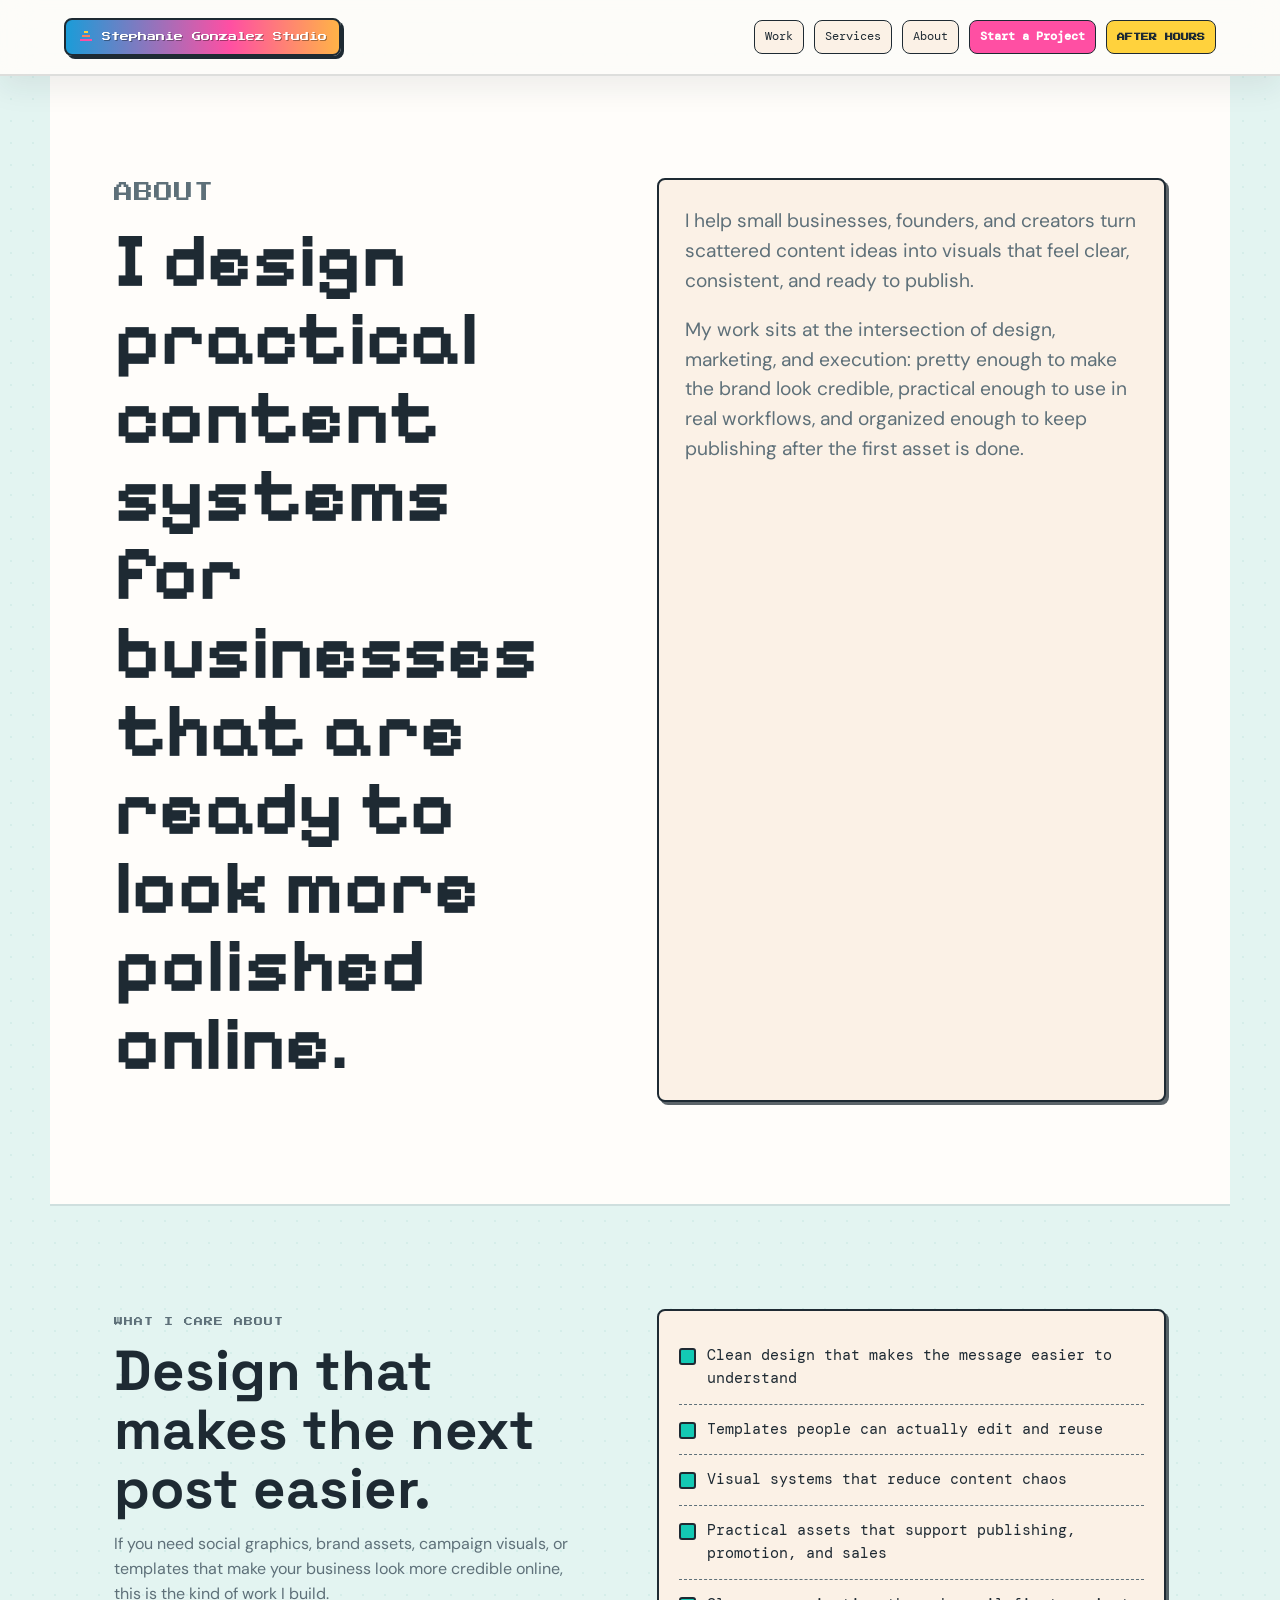
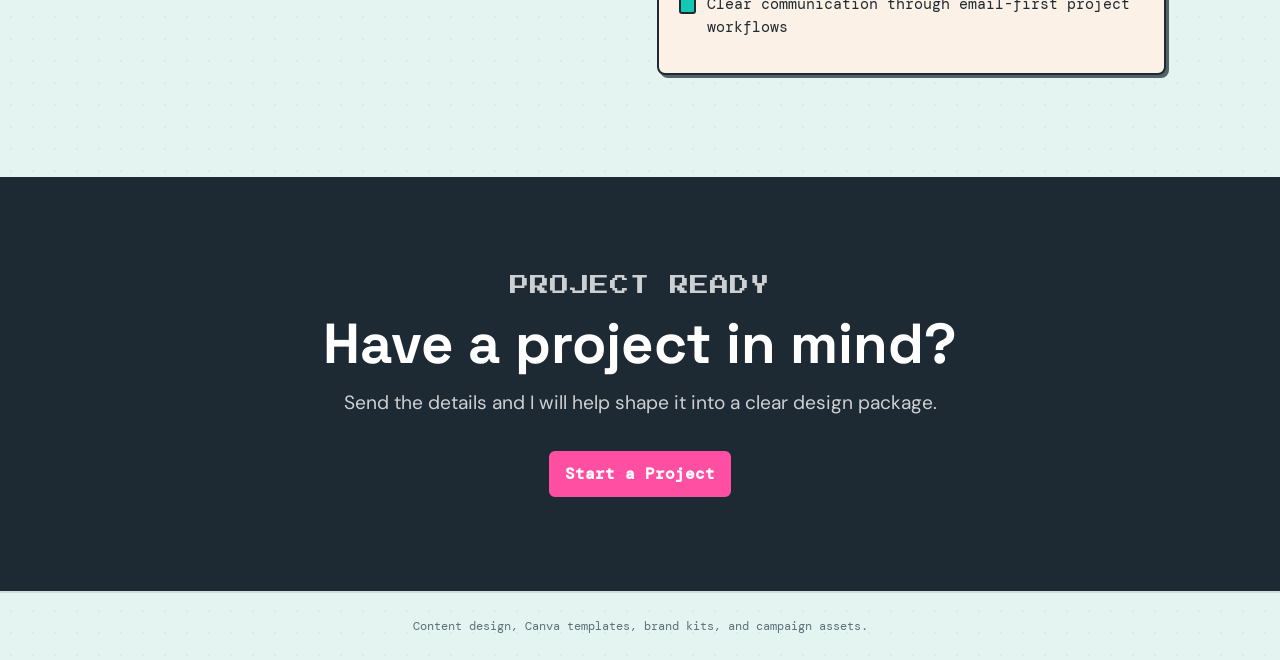
==== commit d0cca997: "Add stronger portfolio content" ====
--- a/about.html
+++ b/about.html
@@ -6,7 +6,7 @@
     <title>About | Stephanie Gonzalez Studio</title>
     <meta
       name="description"
-      content="Practical content design for founders, creators, and small businesses that need polished, consistent visuals online."
+      content="Practical content design, Canva templates, brand kits, and campaign assets for small businesses that need polished visuals online."
     />
     <link rel="preconnect" href="https://fonts.googleapis.com" />
     <link rel="preconnect" href="https://fonts.gstatic.com" crossorigin />
@@ -29,19 +29,19 @@
       <section class="page-hero split">
         <div>
           <p class="eyebrow">About</p>
-          <h1>I design polished, practical content systems for businesses that need to show up better online.</h1>
+          <h1>I design practical content systems for businesses that are ready to look more polished online.</h1>
         </div>
         <div class="about-panel">
           <p>
-            I help founders, creators, and small businesses turn scattered
-            content ideas into visuals that feel clear, consistent, and ready to
-            publish.
+            I help small businesses, founders, and creators turn scattered
+            content ideas into visuals that feel clear, consistent, and ready
+            to publish.
           </p>
           <p>
-            My work sits at the intersection of design, marketing, and execution.
-            That means the final assets are not just pretty graphics. They are
-            built to support real content workflows, from weekly posting to offer
-            launches to editable Canva systems your team can keep using.
+            My work sits at the intersection of design, marketing, and execution:
+            pretty enough to make the brand look credible, practical enough to
+            use in real workflows, and organized enough to keep publishing after
+            the first asset is done.
           </p>
         </div>
       </section>
@@ -49,11 +49,11 @@
       <section class="section proof-section">
         <div class="proof-copy">
           <p class="eyebrow">What I care about</p>
-          <h2>Design that makes publishing easier.</h2>
+          <h2>Design that makes the next post easier.</h2>
           <p>
             If you need social graphics, brand assets, campaign visuals, or
-            templates that make your business look more credible online, this is
-            the kind of work I build.
+            templates that make your business look more credible online, this
+            is the kind of work I build.
           </p>
         </div>
         <ul class="proof-list">
--- a/styles.css
+++ b/styles.css
@@ -16,7 +16,9 @@
   --ocean: #5bd0e6;
   --sand: #f6e2c0;
   --titlebar: linear-gradient(90deg, #1b9cd8 0%, #ff4fa3 60%, #ffb347 100%);
-  --shadow: 6px 6px 0 var(--edge);
+  --dot: rgba(205, 233, 228, 0.62);
+  --shadow: 5px 5px 0 rgba(30, 42, 51, 0.88);
+  --soft-shadow: 0 18px 48px rgba(30, 42, 51, 0.11);
   --radius: 14px;
 }
 
@@ -38,7 +40,9 @@
   --ocean: #176c9e;
   --sand: #2a2440;
   --titlebar: linear-gradient(90deg, #0e4fa8 0%, #7b2bd6 55%, #ff5cb0 100%);
-  --shadow: 6px 6px 0 #000;
+  --dot: rgba(73, 200, 255, 0.14);
+  --shadow: 5px 5px 0 #000;
+  --soft-shadow: 0 18px 48px rgba(0, 0, 0, 0.24);
 }
 
 * {
@@ -51,7 +55,7 @@
 
 body {
   background:
-    radial-gradient(var(--wallpaper-2) 1.4px, transparent 1.4px) 0 0 / 18px 18px,
+    radial-gradient(var(--dot) 1.2px, transparent 1.2px) 0 0 / 22px 22px,
     var(--wallpaper);
   color: var(--ink);
   font-family: "DM Sans", system-ui, sans-serif;
@@ -76,8 +80,8 @@
   gap: 12px;
   justify-content: space-between;
   left: 0;
-  min-height: 64px;
-  padding: 8px 14px;
+  min-height: 62px;
+  padding: 8px clamp(12px, 4vw, 28px);
   position: fixed;
   right: 0;
   z-index: 50;
@@ -120,7 +124,7 @@
 .nav a,
 .theme-toggle {
   background: var(--panel-2);
-  border: 2px solid var(--edge);
+  border: 1.5px solid var(--edge);
   border-radius: 7px;
   color: var(--ink);
   font-family: "DM Mono", monospace;
@@ -156,24 +160,21 @@
 .contact-layout,
 .final-cta {
   background: var(--panel);
-  border: 2.5px solid var(--edge);
+  border: 2px solid var(--edge);
   border-radius: var(--radius);
-  box-shadow: var(--shadow);
-  margin: 0 auto 30px;
+  box-shadow: var(--soft-shadow), var(--shadow);
+  margin: 0 auto 34px;
   max-width: 1120px;
   overflow: hidden;
   position: relative;
 }
 
 .hero::before,
-.section::before,
 .page-hero::before,
-.case-study::before,
-.contact-layout::before,
 .final-cta::before {
   align-items: center;
   background: var(--titlebar);
-  border-bottom: 2.5px solid var(--edge);
+  border-bottom: 2px solid var(--edge);
   color: #fff;
   content: "stephanie_gonzalez.exe";
   display: flex;
@@ -182,14 +183,16 @@
   height: 34px;
   letter-spacing: 0;
   padding-left: 76px;
+  position: absolute;
+  left: 0;
+  right: 0;
+  top: 0;
+  z-index: 3;
   text-shadow: 1px 1px 0 rgba(0, 0, 0, 0.35);
 }
 
 .hero::after,
-.section::after,
 .page-hero::after,
-.case-study::after,
-.contact-layout::after,
 .final-cta::after {
   background:
     radial-gradient(circle, #ff6b6b 0 48%, transparent 52%) 0 0 / 14px 14px no-repeat,
@@ -201,7 +204,16 @@
   position: absolute;
   top: 10px;
   width: 58px;
-  z-index: 2;
+  z-index: 4;
+}
+
+.section::before,
+.section::after,
+.case-study::before,
+.case-study::after,
+.contact-layout::before,
+.contact-layout::after {
+  content: none;
 }
 
 .hero {
@@ -246,10 +258,10 @@
 h1 {
   color: var(--ink);
   font-family: "Pixelify Sans", sans-serif;
-  font-size: clamp(3rem, 8vw, 7rem);
+  font-size: clamp(3rem, 7.2vw, 6.35rem);
   font-weight: 700;
   letter-spacing: 0;
-  line-height: 0.9;
+  line-height: 1;
   margin-bottom: 18px;
   max-width: 960px;
 }
@@ -308,7 +320,7 @@
   align-items: center;
   border: 2px solid var(--edge);
   border-radius: 8px;
-  box-shadow: 4px 4px 0 var(--edge);
+  box-shadow: 3px 3px 0 var(--edge);
   display: inline-flex;
   font-family: "DM Mono", monospace;
   font-weight: 700;
@@ -319,7 +331,7 @@
 }
 
 .button:hover {
-  box-shadow: 2px 2px 0 var(--edge);
+  box-shadow: 1px 1px 0 var(--edge);
   transform: translate(2px, 2px);
 }
 
@@ -337,7 +349,7 @@
   background: var(--ink);
   border: 2.5px solid var(--edge);
   border-radius: 10px;
-  box-shadow: var(--shadow);
+  box-shadow: var(--soft-shadow), 4px 4px 0 var(--edge);
   margin: 0 auto 30px;
   max-width: 1120px;
   overflow: hidden;
@@ -372,7 +384,7 @@
   align-self: stretch;
   background:
     linear-gradient(180deg, #bfeaf2 0%, #ffe3c2 58%, var(--sand) 58% 100%);
-  border-left: 2.5px solid var(--edge);
+  border-left: 2px solid var(--edge);
   display: grid;
   gap: 14px;
   grid-template-columns: repeat(2, minmax(0, 1fr));
@@ -418,7 +430,7 @@
   background: rgba(255, 253, 250, 0.88);
   border: 2px solid var(--edge);
   border-radius: 10px;
-  box-shadow: 4px 4px 0 var(--edge);
+  box-shadow: 3px 3px 0 var(--edge);
   display: flex;
   flex-direction: column;
   justify-content: space-between;
@@ -475,7 +487,7 @@
 .section,
 .page-hero,
 .contact-layout {
-  padding: clamp(54px, 8vw, 102px) clamp(22px, 5vw, 68px) clamp(30px, 5vw, 62px);
+  padding: clamp(46px, 7vw, 88px) clamp(22px, 5vw, 68px) clamp(36px, 5vw, 64px);
 }
 
 .intro-section,
@@ -508,7 +520,7 @@
   background: var(--panel-2);
   border: 2px solid var(--edge);
   border-radius: 10px;
-  box-shadow: 4px 4px 0 var(--edge);
+  box-shadow: 3px 3px 0 var(--edge);
 }
 
 .work-card {
@@ -572,7 +584,7 @@
   background: var(--panel-2);
   border: 2px solid var(--edge);
   border-radius: 10px;
-  box-shadow: 4px 4px 0 var(--edge);
+  box-shadow: 3px 3px 0 var(--edge);
   list-style: none;
   margin: 0;
   padding: 20px;
@@ -621,7 +633,8 @@
 
 .page-hero.compact h1,
 .page-hero.split h1 {
-  font-size: clamp(2.8rem, 6.5vw, 6rem);
+  font-size: clamp(2.7rem, 6vw, 5.5rem);
+  line-height: 1.02;
 }
 
 .about-panel,
@@ -667,7 +680,7 @@
 .case-study {
   display: grid;
   gap: 0;
-  grid-template-columns: minmax(280px, 0.86fr) minmax(0, 1.14fr);
+  grid-template-columns: minmax(280px, 0.82fr) minmax(0, 1.18fr);
 }
 
 .case-study + .case-study {
@@ -693,7 +706,7 @@
   background: rgba(255, 253, 250, 0.78);
   border: 2px solid var(--edge);
   border-radius: 8px;
-  box-shadow: 4px 4px 0 var(--edge);
+  box-shadow: 3px 3px 0 var(--edge);
   display: block;
   position: absolute;
 }
@@ -751,7 +764,7 @@
 }
 
 .case-copy {
-  padding: clamp(58px, 7vw, 94px) clamp(28px, 5vw, 58px) clamp(32px, 5vw, 58px);
+  padding: clamp(34px, 5vw, 64px) clamp(28px, 5vw, 58px);
 }
 
 .case-copy h2 {
@@ -934,3 +947,388 @@
     max-width: 100%;
   }
 }
+
+/* Clean portfolio framing pass: keep the brief's palette, not its cramped app-window layout. */
+body {
+  padding: 0;
+}
+
+.site-header {
+  background: rgba(255, 253, 250, 0.9);
+  backdrop-filter: blur(16px);
+  border-bottom: 2px solid rgba(30, 42, 51, 0.14);
+  border-top: 0;
+  bottom: auto;
+  box-shadow: 0 12px 30px rgba(30, 42, 51, 0.08);
+  min-height: 76px;
+  padding: 16px clamp(18px, 5vw, 64px);
+  position: sticky;
+  top: 0;
+}
+
+[data-theme="dark"] .site-header {
+  background: rgba(19, 32, 58, 0.92);
+}
+
+.brand {
+  border-radius: 8px;
+  box-shadow: 3px 3px 0 var(--edge);
+  max-width: 100%;
+}
+
+.nav {
+  gap: 10px;
+}
+
+.nav a,
+.theme-toggle {
+  border-radius: 8px;
+  white-space: nowrap;
+}
+
+.hero,
+.section,
+.page-hero,
+.case-study,
+.contact-layout,
+.final-cta {
+  border: 0;
+  border-radius: 0;
+  box-shadow: none;
+  margin: 0 auto;
+  max-width: none;
+  overflow: visible;
+}
+
+.hero::before,
+.hero::after,
+.page-hero::before,
+.page-hero::after,
+.final-cta::before,
+.final-cta::after {
+  content: none;
+}
+
+.hero {
+  align-items: center;
+  gap: clamp(30px, 5vw, 70px);
+  grid-template-columns: minmax(0, 1.02fr) minmax(320px, 0.94fr);
+  min-height: calc(100vh - 76px);
+  padding: clamp(58px, 8vw, 110px) clamp(18px, 6vw, 78px) clamp(46px, 7vw, 86px);
+}
+
+.hero-copy {
+  padding: 0;
+}
+
+h1 {
+  font-size: clamp(3rem, 7vw, 6.9rem);
+  line-height: 1.02;
+  max-width: 980px;
+}
+
+h2 {
+  font-size: clamp(2rem, 4.4vw, 4.35rem);
+  line-height: 1.04;
+}
+
+.hero-text,
+.page-hero p,
+.section-copy,
+.final-cta p {
+  color: var(--ink-soft);
+  max-width: 740px;
+}
+
+.hero-board {
+  align-self: center;
+  border: 2px solid var(--edge);
+  border-radius: 14px;
+  box-shadow: var(--soft-shadow), 5px 5px 0 rgba(30, 42, 51, 0.86);
+  min-height: 510px;
+  overflow: hidden;
+  padding: clamp(22px, 3vw, 30px);
+}
+
+.hero-board::before {
+  opacity: 0.72;
+}
+
+.hero-board::after {
+  opacity: 0.34;
+}
+
+.board-card,
+.board-strip {
+  border-radius: 9px;
+  min-width: 0;
+}
+
+.board-card strong {
+  font-size: clamp(1.75rem, 3.2vw, 3rem);
+  line-height: 1.02;
+  overflow-wrap: anywhere;
+}
+
+.marquee {
+  border-left: 0;
+  border-radius: 0;
+  border-right: 0;
+  box-shadow: none;
+  max-width: none;
+}
+
+.section,
+.page-hero,
+.case-list,
+.contact-layout {
+  max-width: 1180px;
+  padding: clamp(58px, 8vw, 106px) clamp(18px, 5vw, 76px);
+}
+
+.section {
+  border-top: 2px solid rgba(30, 42, 51, 0.1);
+  background: transparent;
+}
+
+.section-muted {
+  background:
+    linear-gradient(rgba(255, 253, 250, 0.72), rgba(255, 253, 250, 0.72)),
+    var(--panel-2);
+  max-width: none;
+  padding-left: max(clamp(18px, 5vw, 76px), calc((100vw - 1180px) / 2 + 18px));
+  padding-right: max(clamp(18px, 5vw, 76px), calc((100vw - 1180px) / 2 + 18px));
+}
+
+[data-theme="dark"] .section-muted {
+  background: rgba(27, 42, 72, 0.72);
+}
+
+.work-card,
+.service-card,
+.package-card,
+.about-panel,
+.contact-note,
+.contact-form,
+.proof-list,
+.case-study {
+  border: 2px solid var(--edge);
+  border-radius: 8px;
+  box-shadow: 3px 3px 0 rgba(30, 42, 51, 0.72);
+}
+
+.case-study {
+  background: var(--panel);
+  overflow: hidden;
+}
+
+.final-cta {
+  background: var(--ink);
+  border-top: 2px solid var(--edge);
+  color: #fff;
+  max-width: none;
+  padding: clamp(56px, 8vw, 92px) clamp(18px, 6vw, 76px);
+  text-align: center;
+}
+
+.final-cta .eyebrow,
+.final-cta p {
+  color: rgba(255, 255, 255, 0.78);
+  margin-left: auto;
+  margin-right: auto;
+}
+
+.final-cta .button-primary {
+  background: var(--pink);
+  color: #fff;
+  margin-top: 12px;
+}
+
+.site-footer {
+  border-top: 2px solid rgba(30, 42, 51, 0.1);
+  margin: 0;
+  max-width: none;
+  padding: 24px clamp(18px, 5vw, 76px);
+}
+
+@media (max-width: 940px) {
+  .hero {
+    grid-template-columns: 1fr;
+    min-height: auto;
+  }
+
+  .hero-board {
+    border-left: 2px solid var(--edge);
+    border-top: 2px solid var(--edge);
+    min-height: 420px;
+  }
+}
+
+@media (max-width: 720px) {
+  body {
+    padding: 0;
+  }
+
+  .site-header {
+    gap: 12px;
+    padding: 14px;
+  }
+
+  .nav {
+    gap: 8px;
+  }
+
+  .nav a,
+  .theme-toggle {
+    font-size: 10px;
+    min-height: 32px;
+    padding: 6px 8px;
+  }
+
+  .hero {
+    padding: 44px 14px 42px;
+  }
+
+  h1 {
+    font-size: clamp(2.7rem, 15vw, 4.8rem);
+    line-height: 1.05;
+  }
+
+  .hero-board {
+    min-height: auto;
+  }
+
+  .card-large {
+    min-height: 220px;
+  }
+
+  .site-footer {
+    align-items: flex-start;
+    flex-direction: column;
+    text-align: left;
+  }
+}
+
+/* Hero cleanup: preserve the brief's palette without letting pixel typography crowd the first block. */
+.hero {
+  align-items: center;
+  background:
+    linear-gradient(135deg, rgba(255, 79, 163, 0.1), transparent 32%),
+    linear-gradient(315deg, rgba(19, 201, 180, 0.13), transparent 34%);
+}
+
+.hero-copy {
+  max-width: 780px;
+}
+
+.hero h1 {
+  font-family: "Space Grotesk", sans-serif;
+  font-size: clamp(3.15rem, 6vw, 6.25rem);
+  font-weight: 700;
+  line-height: 1.06;
+  max-width: 820px;
+}
+
+.hero .eyebrow {
+  background: var(--lemon);
+  border: 2px solid var(--edge);
+  border-radius: 999px;
+  box-shadow: 3px 3px 0 rgba(30, 42, 51, 0.72);
+  color: var(--edge);
+  padding: 7px 10px;
+}
+
+.hero-board {
+  background:
+    radial-gradient(circle at 78% 18%, rgba(255, 210, 61, 0.9) 0 54px, transparent 56px),
+    linear-gradient(180deg, #bfeaf2 0%, #ffe3c2 62%, var(--sand) 62% 100%);
+  gap: 16px;
+  min-height: 470px;
+}
+
+[data-theme="dark"] .hero-board {
+  background:
+    radial-gradient(circle at 78% 18%, rgba(255, 227, 107, 0.74) 0 54px, transparent 56px),
+    linear-gradient(180deg, #161b40 0%, #3a1c5a 62%, var(--sand) 62% 100%);
+}
+
+.hero-board::before,
+.hero-board::after {
+  content: none;
+}
+
+.board-card,
+.board-strip {
+  background: rgba(255, 253, 250, 0.92);
+}
+
+.board-card span,
+.board-card small {
+  font-family: "DM Mono", monospace;
+  font-size: 11px;
+  letter-spacing: 0;
+}
+
+.board-card strong {
+  font-family: "Space Grotesk", sans-serif;
+  font-size: clamp(1.7rem, 2.7vw, 2.55rem);
+  line-height: 1.08;
+}
+
+.card-large {
+  background:
+    linear-gradient(rgba(255, 253, 250, 0.88), rgba(255, 253, 250, 0.88)),
+    linear-gradient(135deg, var(--pink), var(--lemon));
+}
+
+.card-accent {
+  background: var(--pink);
+}
+
+@media (max-width: 940px) {
+  .hero {
+    gap: 34px;
+    padding-top: 52px;
+  }
+
+  .hero h1 {
+    font-size: clamp(3rem, 10vw, 5.6rem);
+    max-width: 920px;
+  }
+
+  .hero-board {
+    min-height: 380px;
+  }
+}
+
+@media (max-width: 720px) {
+  .hero {
+    padding: 38px 16px 42px;
+  }
+
+  .hero h1 {
+    font-size: clamp(2.45rem, 12.5vw, 4.15rem);
+    line-height: 1.08;
+  }
+
+  .hero .eyebrow {
+    font-size: 8px;
+    line-height: 1.45;
+    max-width: 100%;
+  }
+
+  .hero-board {
+    gap: 12px;
+    padding: 16px;
+  }
+
+  .board-card,
+  .board-strip {
+    min-height: 112px;
+    padding: 14px;
+  }
+
+  .card-large {
+    min-height: 188px;
+  }
+}
